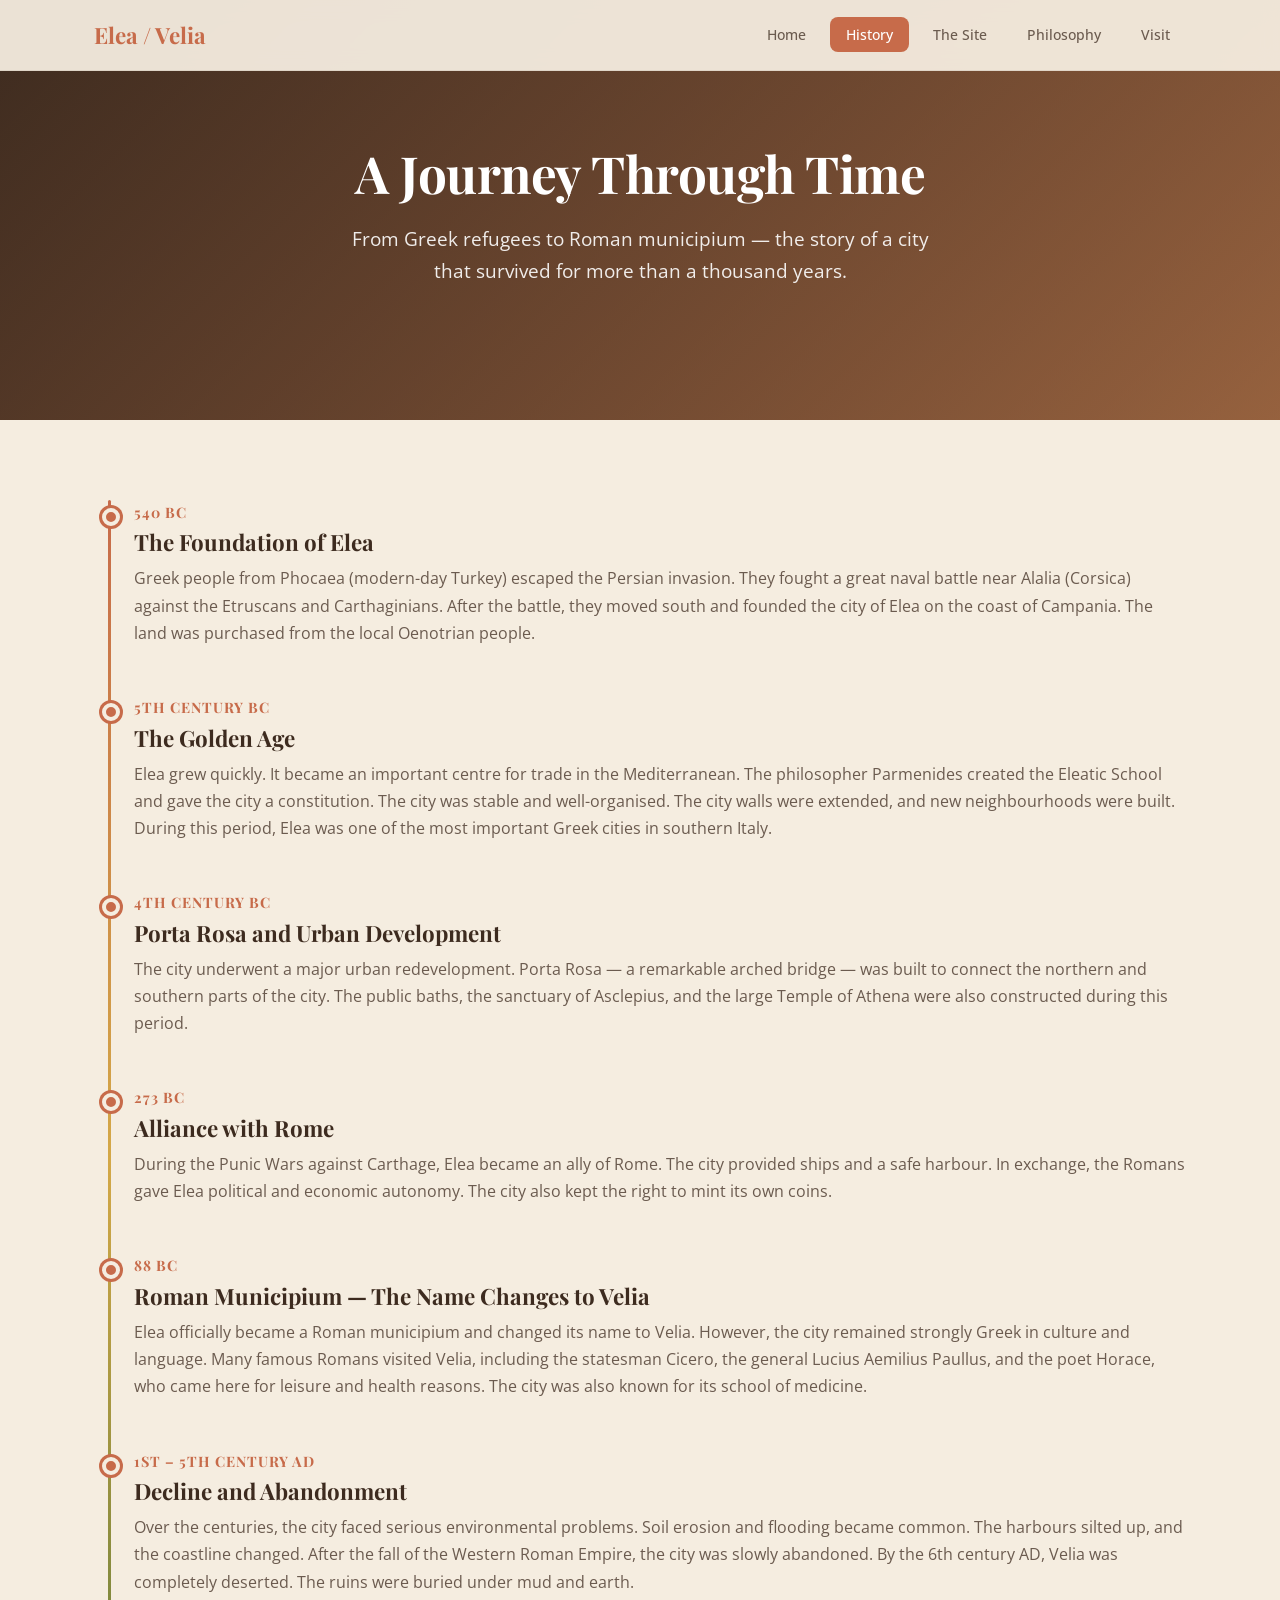
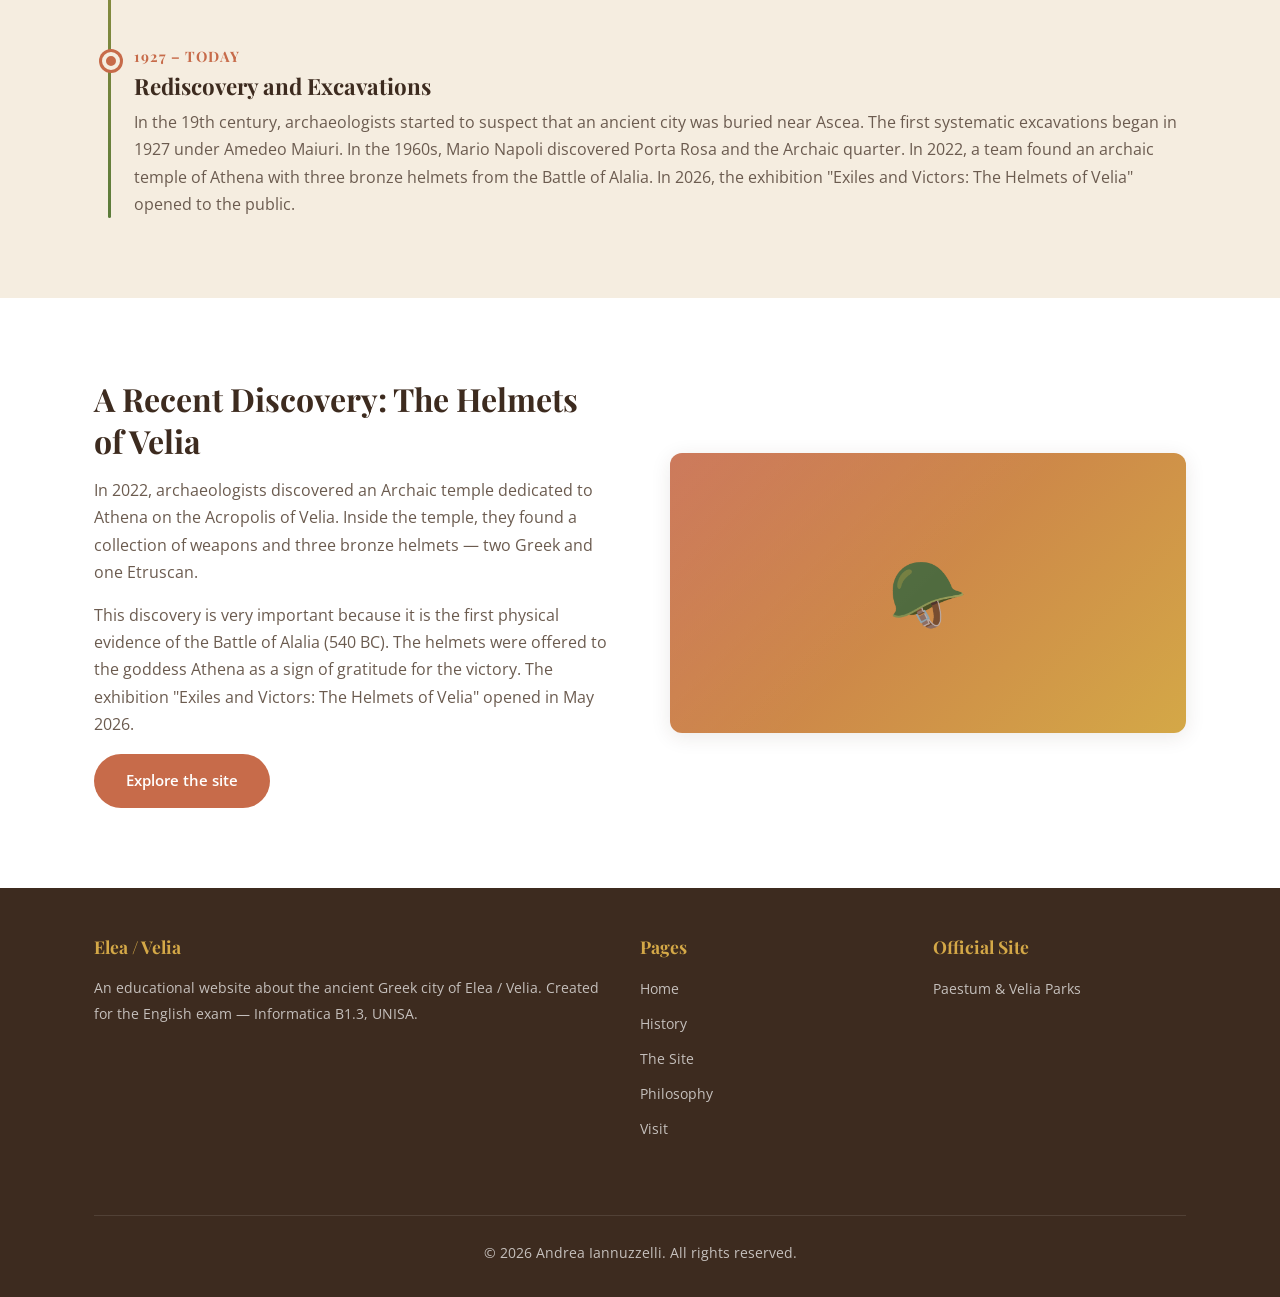
==== history.html @ 3262e50a "First commit: Elea/Velia website" ====
<!DOCTYPE html>
<html lang="en">
<head>
  <meta charset="UTF-8">
  <meta name="viewport" content="width=device-width, initial-scale=1.0">
  <meta name="description" content="The history of Elea/Velia from its foundation in 540 BC to the modern archaeological park.">
  <title>Elea / Velia - History</title>
  <link rel="preconnect" href="https://fonts.googleapis.com">
  <link rel="preconnect" href="https://fonts.gstatic.com" crossorigin>
  <link href="https://fonts.googleapis.com/css2?family=Open+Sans:wght@400;500;600;700&family=Playfair+Display:wght@600;700;800&display=swap" rel="stylesheet">
  <link rel="stylesheet" href="style.css">
</head>
<body>

  <nav>
    <div class="container">
      <a href="index.html" class="nav-logo">Elea / Velia</a>
      <div class="menu-toggle" onclick="document.querySelector('.nav-links').classList.toggle('open')">
        <span></span><span></span><span></span>
      </div>
      <ul class="nav-links">
        <li><a href="index.html">Home</a></li>
        <li><a href="history.html" class="active">History</a></li>
        <li><a href="site.html">The Site</a></li>
        <li><a href="philosophy.html">Philosophy</a></li>
        <li><a href="visit.html">Visit</a></li>
      </ul>
    </div>
  </nav>

  <header class="hero hero-bg-history">
    <div class="container">
      <h1>A Journey Through Time</h1>
      <p class="hero-subtitle">From Greek refugees to Roman municipium — the story of a city that survived for more than a thousand years.</p>
    </div>
  </header>

  <section class="section">
    <div class="container">
      <div class="timeline">

        <div class="timeline-item">
          <div class="timeline-date">540 BC</div>
          <h3 class="timeline-title">The Foundation of Elea</h3>
          <p class="timeline-text">Greek people from Phocaea (modern-day Turkey) escaped the Persian invasion. They fought a great naval battle near Alalia (Corsica) against the Etruscans and Carthaginians. After the battle, they moved south and founded the city of Elea on the coast of Campania. The land was purchased from the local Oenotrian people.</p>
        </div>

        <div class="timeline-item">
          <div class="timeline-date">5th Century BC</div>
          <h3 class="timeline-title">The Golden Age</h3>
          <p class="timeline-text">Elea grew quickly. It became an important centre for trade in the Mediterranean. The philosopher Parmenides created the Eleatic School and gave the city a constitution. The city was stable and well-organised. The city walls were extended, and new neighbourhoods were built. During this period, Elea was one of the most important Greek cities in southern Italy.</p>
        </div>

        <div class="timeline-item">
          <div class="timeline-date">4th Century BC</div>
          <h3 class="timeline-title">Porta Rosa and Urban Development</h3>
          <p class="timeline-text">The city underwent a major urban redevelopment. Porta Rosa — a remarkable arched bridge — was built to connect the northern and southern parts of the city. The public baths, the sanctuary of Asclepius, and the large Temple of Athena were also constructed during this period.</p>
        </div>

        <div class="timeline-item">
          <div class="timeline-date">273 BC</div>
          <h3 class="timeline-title">Alliance with Rome</h3>
          <p class="timeline-text">During the Punic Wars against Carthage, Elea became an ally of Rome. The city provided ships and a safe harbour. In exchange, the Romans gave Elea political and economic autonomy. The city also kept the right to mint its own coins.</p>
        </div>

        <div class="timeline-item">
          <div class="timeline-date">88 BC</div>
          <h3 class="timeline-title">Roman Municipium — The Name Changes to Velia</h3>
          <p class="timeline-text">Elea officially became a Roman municipium and changed its name to Velia. However, the city remained strongly Greek in culture and language. Many famous Romans visited Velia, including the statesman Cicero, the general Lucius Aemilius Paullus, and the poet Horace, who came here for leisure and health reasons. The city was also known for its school of medicine.</p>
        </div>

        <div class="timeline-item">
          <div class="timeline-date">1st – 5th Century AD</div>
          <h3 class="timeline-title">Decline and Abandonment</h3>
          <p class="timeline-text">Over the centuries, the city faced serious environmental problems. Soil erosion and flooding became common. The harbours silted up, and the coastline changed. After the fall of the Western Roman Empire, the city was slowly abandoned. By the 6th century AD, Velia was completely deserted. The ruins were buried under mud and earth.</p>
        </div>

        <div class="timeline-item">
          <div class="timeline-date">1927 – Today</div>
          <h3 class="timeline-title">Rediscovery and Excavations</h3>
          <p class="timeline-text">In the 19th century, archaeologists started to suspect that an ancient city was buried near Ascea. The first systematic excavations began in 1927 under Amedeo Maiuri. In the 1960s, Mario Napoli discovered Porta Rosa and the Archaic quarter. In 2022, a team found an archaic temple of Athena with three bronze helmets from the Battle of Alalia. In 2026, the exhibition "Exiles and Victors: The Helmets of Velia" opened to the public.</p>
        </div>

      </div>
    </div>
  </section>

  <section class="section section-alt">
    <div class="container">
      <div class="content-section">
        <div class="content-text">
          <h2 class="section-title-left">A Recent Discovery: The Helmets of Velia</h2>
          <p>In 2022, archaeologists discovered an Archaic temple dedicated to Athena on the Acropolis of Velia. Inside the temple, they found a collection of weapons and three bronze helmets — two Greek and one Etruscan.</p>
          <p>This discovery is very important because it is the first physical evidence of the Battle of Alalia (540 BC). The helmets were offered to the goddess Athena as a sign of gratitude for the victory. The exhibition "Exiles and Victors: The Helmets of Velia" opened in May 2026.</p>
          <a href="site.html" class="btn btn-primary">Explore the site</a>
        </div>
        <div class="content-visual">🪖</div>
      </div>
    </div>
  </section>

  <footer>
    <div class="container">
      <div>
        <h3>Elea / Velia</h3>
        <p>An educational website about the ancient Greek city of Elea / Velia. Created for the English exam — Informatica B1.3, UNISA.</p>
      </div>
      <div>
        <h3>Pages</h3>
        <ul>
          <li><a href="index.html">Home</a></li>
          <li><a href="history.html">History</a></li>
          <li><a href="site.html">The Site</a></li>
          <li><a href="philosophy.html">Philosophy</a></li>
          <li><a href="visit.html">Visit</a></li>
        </ul>
      </div>
      <div>
        <h3>Official Site</h3>
        <ul>
          <li><a href="https://parchipaestumvelia.cultura.gov.it/en/" target="_blank">Paestum &amp; Velia Parks</a></li>
        </ul>
      </div>
      <div class="footer-bottom">
        <p>&copy; 2026 Andrea Iannuzzelli. All rights reserved.</p>
      </div>
    </div>
  </footer>

</body>
</html>
---- style.css ----
*, *::before, *::after {
  margin: 0;
  padding: 0;
  box-sizing: border-box;
}

:root {
  --primary: #C76B4A;
  --primary-dark: #A8563A;
  --secondary: #5B7B3A;
  --accent: #D4A847;
  --accent-light: #E8C76A;
  --bg: #F5EDE0;
  --bg-light: #FAF5EE;
  --text: #3D2B1F;
  --text-light: #6B5B4F;
  --white: #FFFFFF;
  --shadow: 0 4px 20px rgba(61, 43, 31, 0.1);
  --shadow-hover: 0 8px 30px rgba(61, 43, 31, 0.15);
  --radius: 12px;
  --transition: all 0.3s ease;
}

html {
  scroll-behavior: smooth;
}

body {
  font-family: 'Open Sans', sans-serif;
  color: var(--text);
  background: var(--bg);
  line-height: 1.7;
}

h1, h2, h3, h4 {
  font-family: 'Playfair Display', serif;
  font-weight: 700;
  line-height: 1.3;
}

a {
  color: var(--primary);
  text-decoration: none;
  transition: var(--transition);
}

a:hover {
  color: var(--primary-dark);
}

img {
  max-width: 100%;
  height: auto;
}

.container {
  max-width: 1140px;
  margin: 0 auto;
  padding: 0 24px;
}

.btn {
  display: inline-block;
  padding: 14px 32px;
  border-radius: 50px;
  font-family: 'Open Sans', sans-serif;
  font-weight: 600;
  font-size: 0.95rem;
  cursor: pointer;
  transition: var(--transition);
  border: none;
  text-align: center;
}

.btn-primary {
  background: var(--primary);
  color: var(--white);
}

.btn-primary:hover {
  background: var(--primary-dark);
  color: var(--white);
  transform: translateY(-2px);
  box-shadow: var(--shadow-hover);
}

.btn-outline {
  background: transparent;
  color: var(--white);
  border: 2px solid var(--white);
}

.btn-outline:hover {
  background: var(--white);
  color: var(--primary);
  transform: translateY(-2px);
}

/* Navigation */
nav {
  position: fixed;
  top: 0;
  left: 0;
  width: 100%;
  z-index: 1000;
  background: rgba(245, 237, 224, 0.95);
  backdrop-filter: blur(10px);
  border-bottom: 1px solid rgba(61, 43, 31, 0.08);
}

nav .container {
  display: flex;
  justify-content: space-between;
  align-items: center;
  height: 70px;
}

.nav-logo {
  font-family: 'Playfair Display', serif;
  font-size: 1.4rem;
  font-weight: 700;
  color: var(--primary);
}

.nav-logo:hover {
  color: var(--primary-dark);
}

.nav-links {
  display: flex;
  list-style: none;
  gap: 8px;
}

.nav-links a {
  padding: 8px 16px;
  border-radius: 8px;
  font-size: 0.9rem;
  font-weight: 500;
  color: var(--text-light);
  transition: var(--transition);
}

.nav-links a:hover,
.nav-links a.active {
  background: var(--primary);
  color: var(--white);
}

.menu-toggle {
  display: none;
  flex-direction: column;
  gap: 5px;
  cursor: pointer;
  padding: 4px;
}

.menu-toggle span {
  width: 25px;
  height: 2px;
  background: var(--text);
  border-radius: 2px;
  transition: var(--transition);
}

/* Hero Sections */
.hero {
  position: relative;
  padding: 140px 0 100px;
  text-align: center;
  color: var(--white);
  overflow: hidden;
}

.hero::before {
  content: '';
  position: absolute;
  top: 0;
  left: 0;
  right: 0;
  bottom: 0;
  background: linear-gradient(135deg, rgba(61, 43, 31, 0.75) 0%, rgba(199, 107, 74, 0.6) 100%);
  z-index: 1;
}

.hero-bg-home { background: linear-gradient(135deg, #3D2B1F, #C76B4A, #5B7B3A); background-size: 400% 400%; animation: gradientShift 15s ease infinite; }
.hero-bg-history { background: linear-gradient(135deg, #3D2B1F, #5B7B3A, #3D2B1F); background-size: 400% 400%; animation: gradientShift 20s ease infinite; }
.hero-bg-site { background: linear-gradient(135deg, #C76B4A, #D4A847, #5B7B3A); background-size: 400% 400%; animation: gradientShift 18s ease infinite; }
.hero-bg-philosophy { background: linear-gradient(135deg, #3D2B1F, #D4A847, #5B7B3A); background-size: 400% 400%; animation: gradientShift 20s ease infinite; }
.hero-bg-visit { background: linear-gradient(135deg, #5B7B3A, #C76B4A, #D4A847); background-size: 400% 400%; animation: gradientShift 15s ease infinite; }

@keyframes gradientShift {
  0% { background-position: 0% 50%; }
  50% { background-position: 100% 50%; }
  100% { background-position: 0% 50%; }
}

.hero .container {
  position: relative;
  z-index: 2;
}

.hero h1 {
  font-size: 3.2rem;
  margin-bottom: 16px;
  letter-spacing: -0.5px;
}

.hero p {
  font-size: 1.2rem;
  opacity: 0.9;
  max-width: 600px;
  margin: 0 auto 32px;
}

.hero-subtitle {
  font-size: 1.1rem;
  opacity: 0.85;
  font-family: 'Open Sans', sans-serif;
  font-weight: 400;
}

/* Sections */
.section {
  padding: 80px 0;
}

.section-alt {
  background: var(--white);
}

.section-title {
  font-size: 2.2rem;
  text-align: center;
  margin-bottom: 16px;
  color: var(--text);
}

.section-subtitle {
  text-align: center;
  color: var(--text-light);
  font-size: 1.05rem;
  max-width: 600px;
  margin: 0 auto 48px;
}

.section-title-left {
  font-size: 2rem;
  margin-bottom: 16px;
  color: var(--text);
}

/* Cards */
.cards-grid {
  display: grid;
  grid-template-columns: repeat(auto-fit, minmax(300px, 1fr));
  gap: 32px;
}

.card {
  background: var(--white);
  border-radius: var(--radius);
  padding: 36px;
  box-shadow: var(--shadow);
  transition: var(--transition);
  border-top: 4px solid var(--primary);
}

.card:hover {
  transform: translateY(-4px);
  box-shadow: var(--shadow-hover);
}

.card-icon {
  font-size: 2.5rem;
  margin-bottom: 16px;
  display: block;
}

.card h3 {
  font-size: 1.3rem;
  margin-bottom: 12px;
  color: var(--text);
}

.card p {
  color: var(--text-light);
  font-size: 0.95rem;
  margin-bottom: 16px;
}

.card-link {
  font-weight: 600;
  font-size: 0.9rem;
  color: var(--primary);
}

.card-link:hover {
  color: var(--primary-dark);
}

/* Content sections */
.content-section {
  display: grid;
  grid-template-columns: 1fr 1fr;
  gap: 60px;
  align-items: center;
  margin-bottom: 60px;
}

.content-section:last-child {
  margin-bottom: 0;
}

.content-section.reverse {
  direction: rtl;
}

.content-section.reverse > * {
  direction: ltr;
}

.content-text p {
  color: var(--text-light);
  margin-bottom: 16px;
  font-size: 1rem;
}

.content-text p:last-child {
  margin-bottom: 0;
}

.content-visual {
  background: linear-gradient(135deg, var(--primary), var(--accent));
  border-radius: var(--radius);
  min-height: 280px;
  display: flex;
  align-items: center;
  justify-content: center;
  font-size: 4rem;
  color: var(--white);
  box-shadow: var(--shadow);
  position: relative;
  overflow: hidden;
}

.content-visual::after {
  content: '';
  position: absolute;
  top: 0;
  left: 0;
  right: 0;
  bottom: 0;
  background: linear-gradient(135deg, rgba(255,255,255,0.1) 0%, transparent 50%);
}

/* Timeline */
.timeline {
  position: relative;
  padding-left: 40px;
}

.timeline::before {
  content: '';
  position: absolute;
  left: 14px;
  top: 0;
  bottom: 0;
  width: 3px;
  background: linear-gradient(to bottom, var(--primary), var(--accent), var(--secondary));
  border-radius: 3px;
}

.timeline-item {
  position: relative;
  margin-bottom: 48px;
}

.timeline-item:last-child {
  margin-bottom: 0;
}

.timeline-item::before {
  content: '';
  position: absolute;
  left: -32px;
  top: 8px;
  width: 18px;
  height: 18px;
  border-radius: 50%;
  background: var(--primary);
  border: 4px solid var(--bg);
  box-shadow: 0 0 0 3px var(--primary);
}

.timeline-date {
  font-family: 'Playfair Display', serif;
  font-size: 0.9rem;
  color: var(--primary);
  font-weight: 700;
  text-transform: uppercase;
  letter-spacing: 1px;
  margin-bottom: 4px;
}

.timeline-title {
  font-size: 1.4rem;
  margin-bottom: 8px;
}

.timeline-text {
  color: var(--text-light);
}

/* Monuments grid */
.monuments-grid {
  display: grid;
  grid-template-columns: repeat(auto-fit, minmax(250px, 1fr));
  gap: 24px;
}

.monument-card {
  background: var(--white);
  border-radius: var(--radius);
  overflow: hidden;
  box-shadow: var(--shadow);
  transition: var(--transition);
}

.monument-card:hover {
  transform: translateY(-4px);
  box-shadow: var(--shadow-hover);
}

.monument-visual {
  height: 180px;
  display: flex;
  align-items: center;
  justify-content: center;
  font-size: 3.5rem;
  color: var(--white);
}

.monument-visual.porta-rosa { background: linear-gradient(135deg, #C76B4A, #D4A847); }
.monument-visual.acropolis { background: linear-gradient(135deg, #5B7B3A, #3D2B1F); }
.monument-visual.theatre { background: linear-gradient(135deg, #D4A847, #C76B4A); }
.monument-visual.baths { background: linear-gradient(135deg, #3D2B1F, #5B7B3A); }
.monument-visual.agora { background: linear-gradient(135deg, #5B7B3A, #D4A847); }
.monument-visual.discoveries { background: linear-gradient(135deg, #C76B4A, #3D2B1F); }

.monument-content {
  padding: 24px;
}

.monument-content h3 {
  font-size: 1.15rem;
  margin-bottom: 8px;
}

.monument-content p {
  color: var(--text-light);
  font-size: 0.9rem;
}

/* Visit info */
.visit-grid {
  display: grid;
  grid-template-columns: repeat(auto-fit, minmax(280px, 1fr));
  gap: 24px;
}

.visit-card {
  background: var(--white);
  border-radius: var(--radius);
  padding: 32px;
  box-shadow: var(--shadow);
  transition: var(--transition);
  text-align: center;
}

.visit-card:hover {
  transform: translateY(-4px);
  box-shadow: var(--shadow-hover);
}

.visit-icon {
  font-size: 2.5rem;
  margin-bottom: 16px;
  display: block;
}

.visit-card h3 {
  font-size: 1.2rem;
  margin-bottom: 12px;
}

.visit-card p,
.visit-card ul {
  color: var(--text-light);
  font-size: 0.95rem;
}

.visit-card ul {
  list-style: none;
}

.visit-card ul li {
  margin-bottom: 6px;
}

/* Footer */
footer {
  background: var(--text);
  color: var(--white);
  padding: 48px 0 32px;
}

footer .container {
  display: grid;
  grid-template-columns: 2fr 1fr 1fr;
  gap: 40px;
}

footer h3 {
  font-family: 'Playfair Display', serif;
  font-size: 1.1rem;
  margin-bottom: 16px;
  color: var(--accent);
}

footer p {
  color: rgba(255, 255, 255, 0.7);
  font-size: 0.9rem;
  line-height: 1.8;
}

footer ul {
  list-style: none;
}

footer ul li {
  margin-bottom: 8px;
}

footer ul li a {
  color: rgba(255, 255, 255, 0.7);
  font-size: 0.9rem;
}

footer ul li a:hover {
  color: var(--accent);
}

.footer-bottom {
  grid-column: 1 / -1;
  border-top: 1px solid rgba(255, 255, 255, 0.1);
  padding-top: 24px;
  margin-top: 24px;
  text-align: center;
  font-size: 0.85rem;
  color: rgba(255, 255, 255, 0.5);
}

/* Responsive */
@media (max-width: 768px) {
  nav .container {
    height: 60px;
  }

  .nav-links {
    display: none;
    position: absolute;
    top: 60px;
    left: 0;
    width: 100%;
    flex-direction: column;
    background: rgba(245, 237, 224, 0.98);
    padding: 16px;
    border-bottom: 1px solid rgba(61, 43, 31, 0.08);
    gap: 4px;
  }

  .nav-links.open {
    display: flex;
  }

  .menu-toggle {
    display: flex;
  }

  .hero {
    padding: 100px 0 60px;
  }

  .hero h1 {
    font-size: 2rem;
  }

  .hero p {
    font-size: 1rem;
  }

  .section {
    padding: 48px 0;
  }

  .section-title {
    font-size: 1.7rem;
  }

  .content-section {
    grid-template-columns: 1fr;
    gap: 32px;
  }

  .content-section.reverse {
    direction: ltr;
  }

  .cards-grid {
    grid-template-columns: 1fr;
  }

  footer .container {
    grid-template-columns: 1fr;
    gap: 32px;
  }
}

@media (min-width: 769px) and (max-width: 1024px) {
  .hero h1 {
    font-size: 2.6rem;
  }

  .content-section {
    gap: 40px;
  }
}
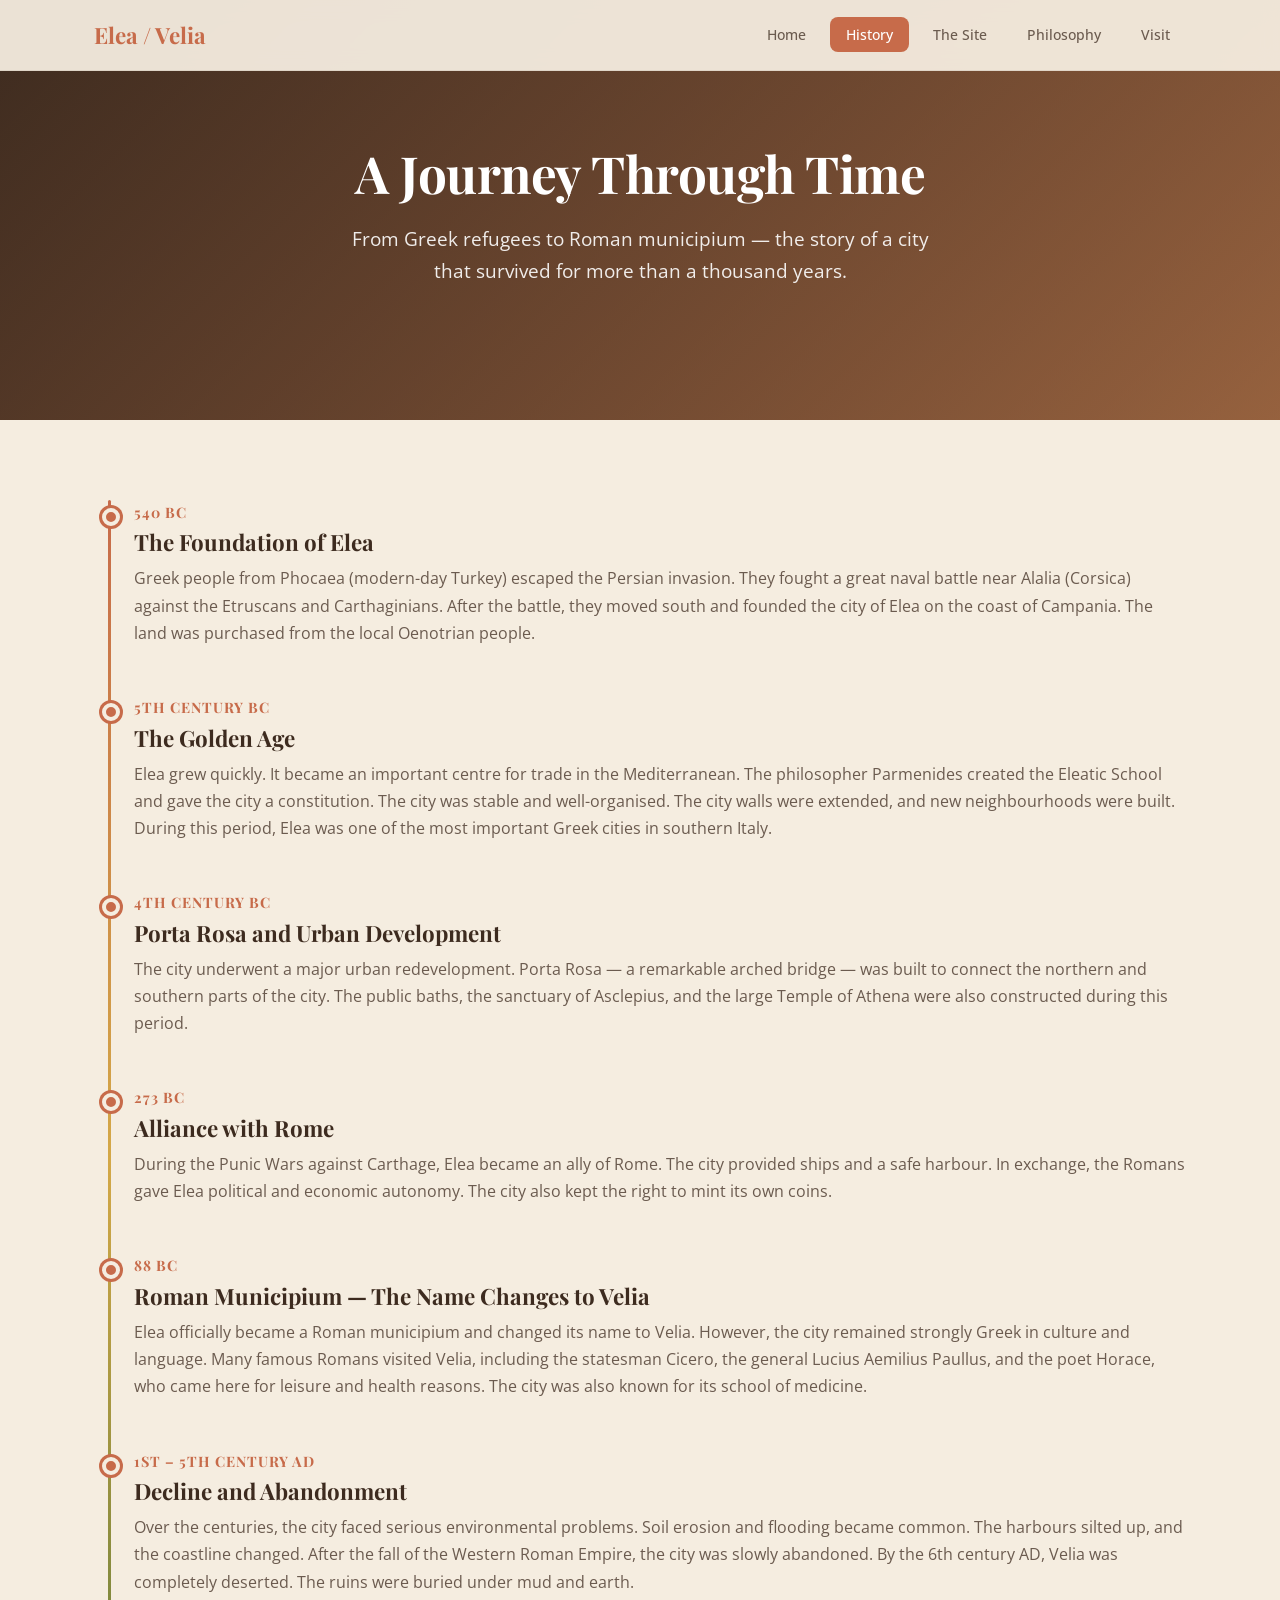
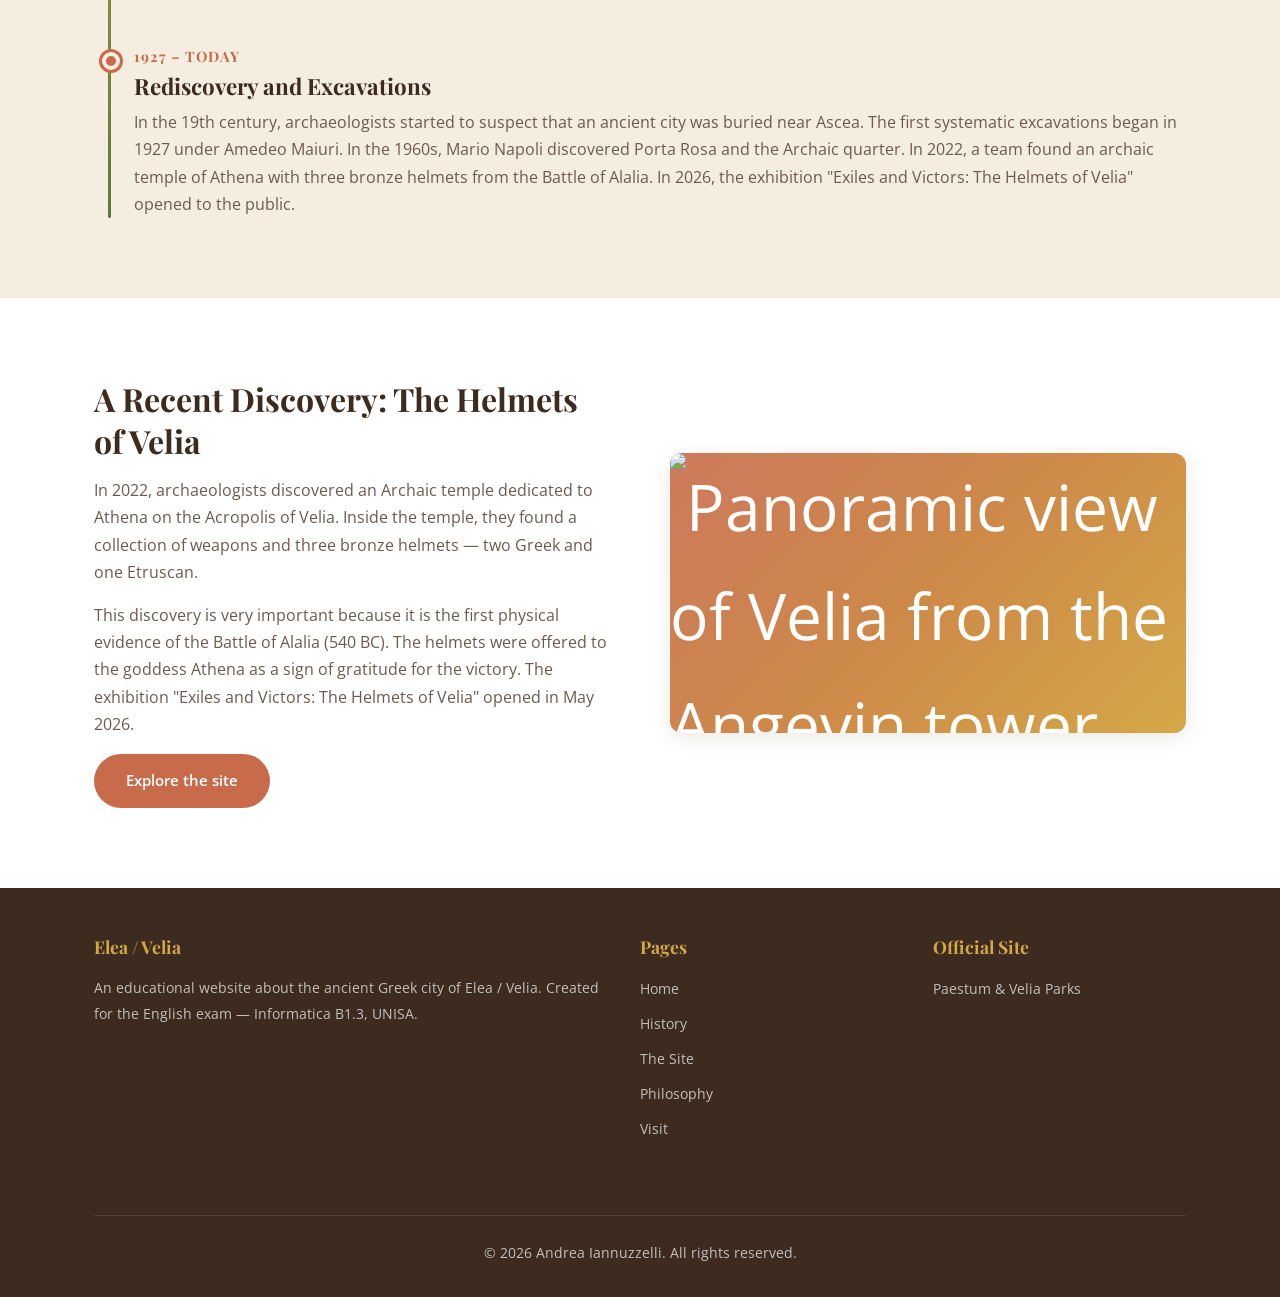
==== commit 7eb287e7: "Add web images from Wikimedia Commons, GitHub Pages CI/CD, and exam presentation script" ====
--- a/history.html
+++ b/history.html
@@ -94,7 +94,7 @@
           <p>This discovery is very important because it is the first physical evidence of the Battle of Alalia (540 BC). The helmets were offered to the goddess Athena as a sign of gratitude for the victory. The exhibition "Exiles and Victors: The Helmets of Velia" opened in May 2026.</p>
           <a href="site.html" class="btn btn-primary">Explore the site</a>
         </div>
-        <div class="content-visual">🪖</div>
+        <div class="content-visual"><img src="https://upload.wikimedia.org/wikipedia/commons/b/be/Velia_-_Scorcio_panoramico_dalla_torre_angioina.jpg" alt="Panoramic view of Velia from the Angevin tower" loading="lazy"></div>
       </div>
     </div>
   </section>
--- a/style.css
+++ b/style.css
@@ -344,6 +344,15 @@
   overflow: hidden;
 }
 
+.content-visual img {
+  width: 100%;
+  height: 100%;
+  object-fit: cover;
+  position: absolute;
+  top: 0;
+  left: 0;
+}
+
 .content-visual::after {
   content: '';
   position: absolute;
@@ -439,6 +448,17 @@
   justify-content: center;
   font-size: 3.5rem;
   color: var(--white);
+  position: relative;
+  overflow: hidden;
+}
+
+.monument-visual img {
+  width: 100%;
+  height: 100%;
+  object-fit: cover;
+  position: absolute;
+  top: 0;
+  left: 0;
 }
 
 .monument-visual.porta-rosa { background: linear-gradient(135deg, #C76B4A, #D4A847); }
